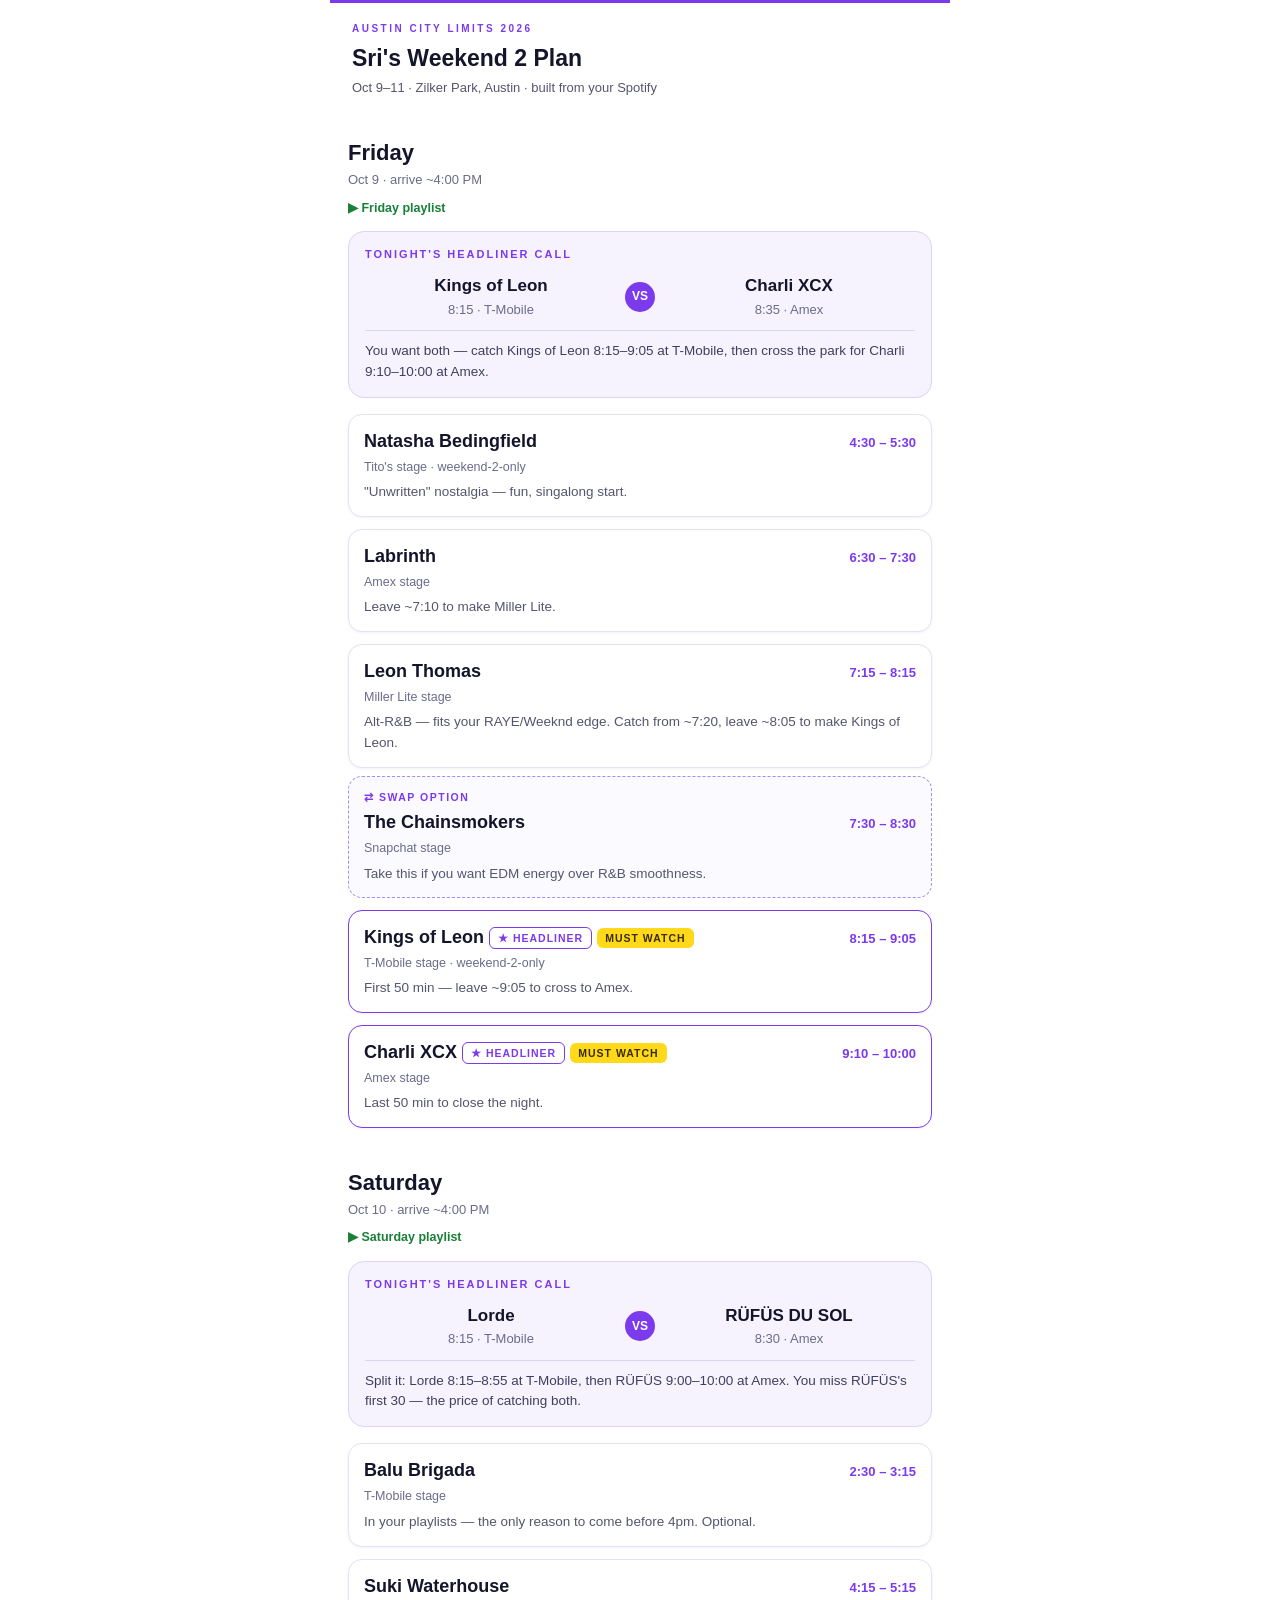
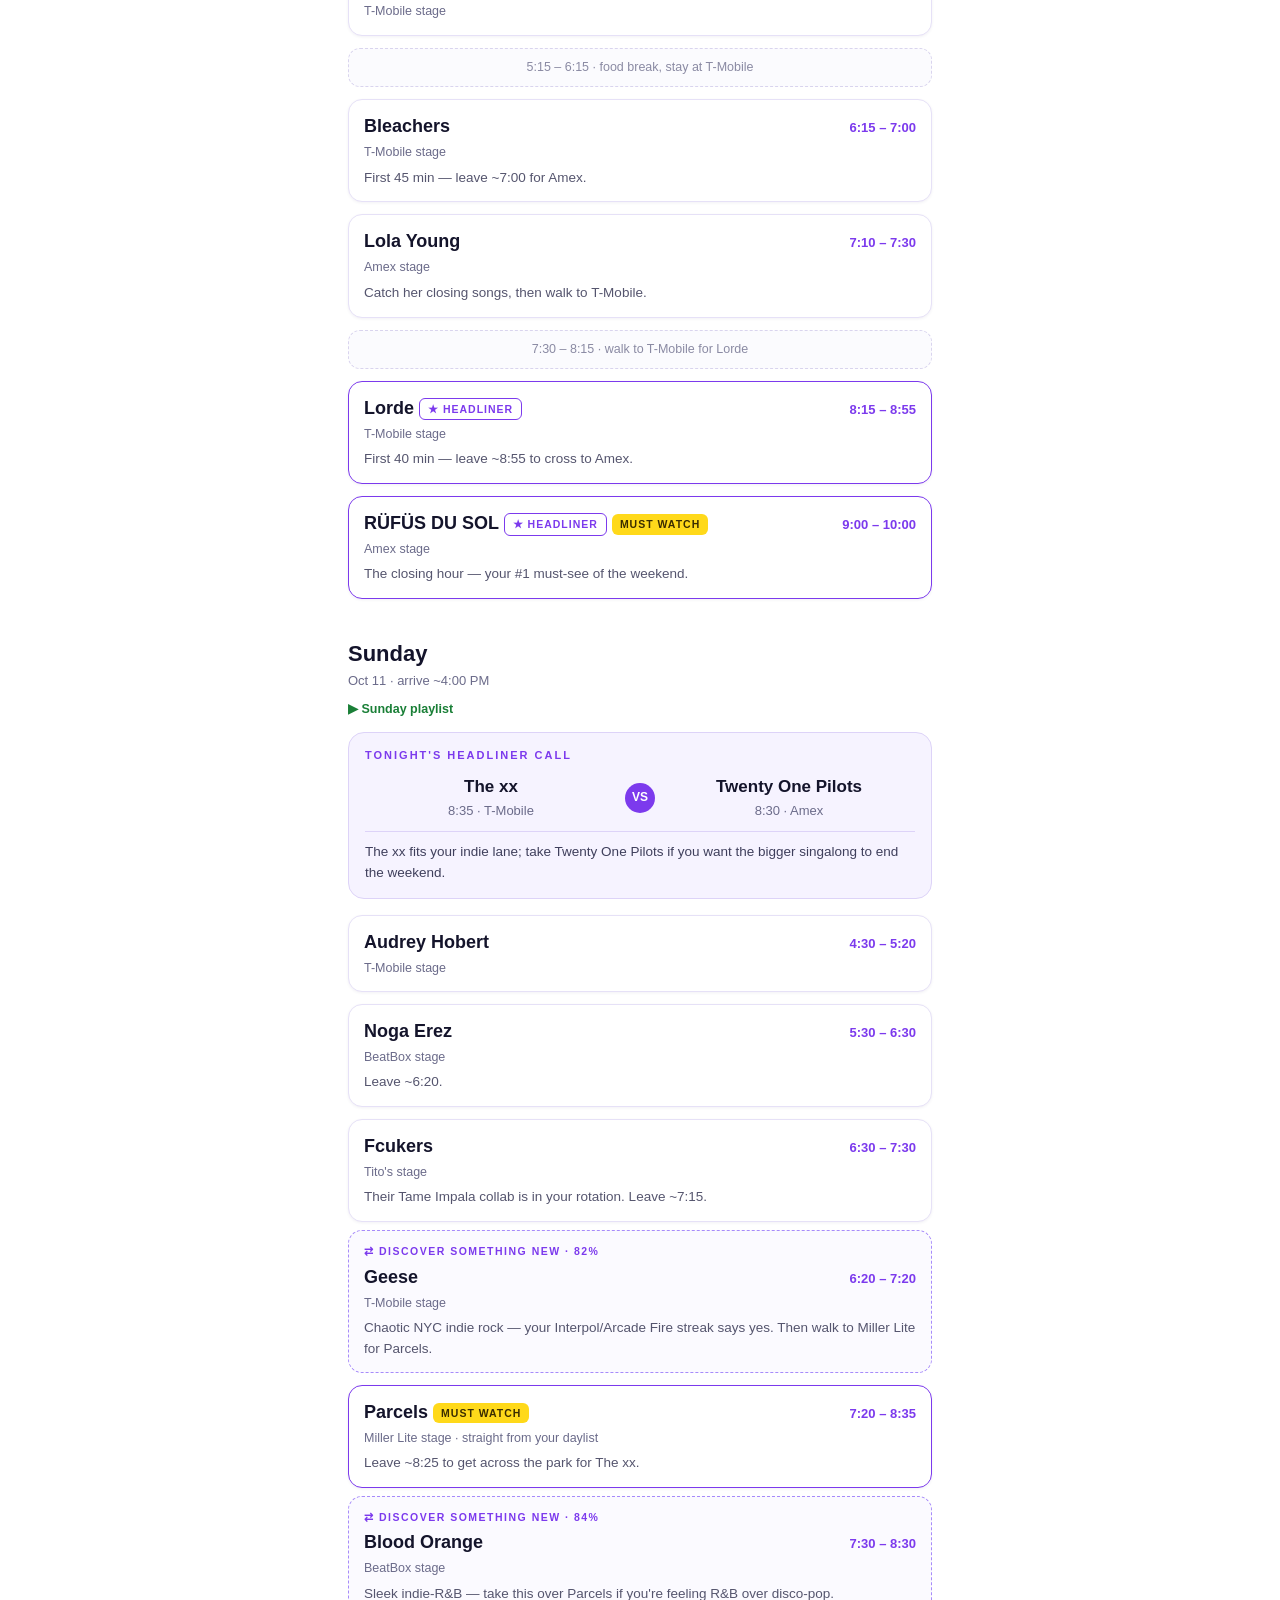
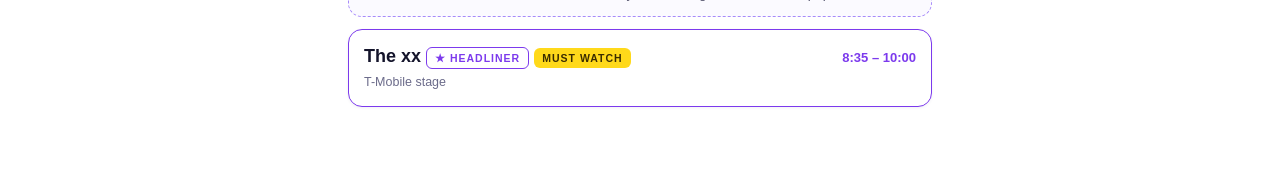
==== acl/index.html @ a4d07424 "Add acl/index.html" ====
<!DOCTYPE html>
<html lang="en">
<head>
<meta charset="UTF-8">
<meta name="viewport" content="width=device-width, initial-scale=1.0">
<title>ACL 2026 — Sri's Plan</title>
<style>
  * { box-sizing: border-box; margin: 0; padding: 0; }
  body {
    font-family: -apple-system, BlinkMacSystemFont, "SF Pro Text", "Segoe UI", sans-serif;
    background: #ffffff; color: #191932; line-height: 1.55;
    max-width: 620px; margin: 0 auto; padding: 0 0 56px;
  }
  header { padding: 18px 22px 12px; border-top: 3px solid #7c3aed; }
  header .kicker { font-size: 10px; letter-spacing: 2.5px; text-transform: uppercase; color: #7c3aed; font-weight: 800; }
  header h1 { font-size: 23px; font-weight: 800; margin: 4px 0 2px; color: #14142b; }
  header p { font-size: 13px; color: #55556e; }
  .day { padding: 26px 18px 0; }
  .day > h2 { font-size: 22px; font-weight: 800; color: #14142b; }
  .day > .date { font-size: 13px; color: #6b6b8a; margin-bottom: 4px; }
  .dplay { margin-bottom: 12px; }
  .dplay a { font-size: 12.5px; font-weight: 700; color: #1a7f37; text-decoration: none; }
  .hcall {
    background: #f6f3ff; border: 1px solid #ddd3f8; border-radius: 16px;
    padding: 14px 16px; margin-bottom: 16px;
  }
  .hcall .label { font-size: 11px; font-weight: 800; letter-spacing: 2px; text-transform: uppercase; color: #7c3aed; margin-bottom: 10px; }
  .hcall .vs { display: grid; grid-template-columns: 1fr auto 1fr; gap: 8px; align-items: center; text-align: center; }
  .hcall .opt .who { font-size: 17px; font-weight: 800; color: #14142b; }
  .hcall .opt .when { font-size: 13px; color: #6b6b8a; }
  .hcall .vsmark {
    font-size: 12px; font-weight: 800; color: #ffffff; background: #7c3aed;
    width: 30px; height: 30px; border-radius: 50%; display: flex; align-items: center; justify-content: center;
  }
  .hcall .nudge { font-size: 13.5px; color: #3f3f5c; margin-top: 10px; padding-top: 10px; border-top: 1px solid #ddd3f8; }
  .slot { margin-bottom: 12px; }
  .pick {
    background: #ffffff; border: 1px solid #e6e1f7; border-radius: 14px; padding: 13px 15px;
    box-shadow: 0 1px 3px rgba(30, 20, 80, 0.06);
  }
  .pick.star { border: 1.5px solid #7c3aed; }
  .row1 { display: flex; justify-content: space-between; align-items: baseline; gap: 8px; }
  .time { font-size: 13px; font-weight: 800; color: #7c3aed; white-space: nowrap; }
  .artist { font-size: 18px; font-weight: 800; color: #14142b; }
  .stage { font-size: 12.5px; color: #6b6b8a; margin-top: 2px; }
  .note { font-size: 13.5px; color: #55556e; margin-top: 5px; }
  .mustag {
    display: inline-block; font-size: 10.5px; font-weight: 800; letter-spacing: 1px;
    color: #3a2c00; background: #ffd91a; border-radius: 6px; padding: 2px 8px;
    text-transform: uppercase; vertical-align: middle;
  }
  .stag {
    display: inline-block; font-size: 10.5px; font-weight: 800; letter-spacing: 1px;
    color: #7c3aed; border: 1px solid #7c3aed; border-radius: 6px; padding: 2px 8px;
    text-transform: uppercase; vertical-align: middle;
  }
  .swap {
    margin-top: 8px; background: #fbfaff; border: 1.5px dashed #a78bfa; border-radius: 14px; padding: 12px 15px;
  }
  .swap .slabel { font-size: 10.5px; font-weight: 800; letter-spacing: 1.5px; color: #7c3aed; text-transform: uppercase; margin-bottom: 4px; }
  .gap {
    text-align: center; font-size: 12.5px; color: #8a8aa3; padding: 9px 0; margin-bottom: 12px;
    border: 1px dashed #d9d4ee; border-radius: 12px; background: #fbfbfe;
  }
  a { color: inherit; }
</style>
</head>
<body>

<header>
  <div class="kicker">Austin City Limits 2026</div>
  <h1>Sri's Weekend 2 Plan</h1>
  <p>Oct 9–11 · Zilker Park, Austin · built from your Spotify</p>
</header>

<!-- FRIDAY -->
<div class="day">
  <h2>Friday</h2>
  <div class="date">Oct 9 · arrive ~4:00 PM</div>
  <div class="dplay"><a href="https://open.spotify.com/playlist/0NkQaEOzZ9EaBDA17h5Dgd">▶ Friday playlist</a></div>

  <div class="hcall">
    <div class="label">Tonight's headliner call</div>
    <div class="vs">
      <div class="opt"><div class="who">Kings of Leon</div><div class="when">8:15 · T-Mobile</div></div>
      <div class="vsmark">VS</div>
      <div class="opt"><div class="who">Charli XCX</div><div class="when">8:35 · Amex</div></div>
    </div>
    <div class="nudge">You want both — catch Kings of Leon 8:15–9:05 at T-Mobile, then cross the park for Charli 9:10–10:00 at Amex.</div>
  </div>

  <div class="slot"><div class="pick">
    <div class="row1"><div class="artist">Natasha Bedingfield</div><div class="time">4:30 – 5:30</div></div>
    <div class="stage">Tito's stage · weekend-2-only</div>
    <div class="note">"Unwritten" nostalgia — fun, singalong start.</div>
  </div></div>

  <div class="slot"><div class="pick">
    <div class="row1"><div class="artist">Labrinth</div><div class="time">6:30 – 7:30</div></div>
    <div class="stage">Amex stage</div>
    <div class="note">Leave ~7:10 to make Miller Lite.</div>
  </div></div>

  <div class="slot">
    <div class="pick">
      <div class="row1"><div class="artist">Leon Thomas</div><div class="time">7:15 – 8:15</div></div>
      <div class="stage">Miller Lite stage</div>
      <div class="note">Alt-R&B — fits your RAYE/Weeknd edge. Catch from ~7:20, leave ~8:05 to make Kings of Leon.</div>
    </div>
    <div class="swap">
      <div class="slabel">⇄ Swap option</div>
      <div class="row1"><div class="artist">The Chainsmokers</div><div class="time">7:30 – 8:30</div></div>
      <div class="stage">Snapchat stage</div>
      <div class="note">Take this if you want EDM energy over R&B smoothness.</div>
    </div>
  </div>

  <div class="slot"><div class="pick star">
    <div class="row1"><div class="artist">Kings of Leon <span class="stag">★ headliner</span> <span class="mustag">must watch</span></div><div class="time">8:15 – 9:05</div></div>
    <div class="stage">T-Mobile stage · weekend-2-only</div>
    <div class="note">First 50 min — leave ~9:05 to cross to Amex.</div>
  </div></div>

  <div class="slot"><div class="pick star">
    <div class="row1"><div class="artist">Charli XCX <span class="stag">★ headliner</span> <span class="mustag">must watch</span></div><div class="time">9:10 – 10:00</div></div>
    <div class="stage">Amex stage</div>
    <div class="note">Last 50 min to close the night.</div>
  </div></div>
</div>

<!-- SATURDAY -->
<div class="day">
  <h2>Saturday</h2>
  <div class="date">Oct 10 · arrive ~4:00 PM</div>
  <div class="dplay"><a href="https://open.spotify.com/playlist/25b67IJN9dQkczk9RX2G3R">▶ Saturday playlist</a></div>

  <div class="hcall">
    <div class="label">Tonight's headliner call</div>
    <div class="vs">
      <div class="opt"><div class="who">Lorde</div><div class="when">8:15 · T-Mobile</div></div>
      <div class="vsmark">VS</div>
      <div class="opt"><div class="who">RÜFÜS DU SOL</div><div class="when">8:30 · Amex</div></div>
    </div>
    <div class="nudge">Split it: Lorde 8:15–8:55 at T-Mobile, then RÜFÜS 9:00–10:00 at Amex. You miss RÜFÜS's first 30 — the price of catching both.</div>
  </div>

  <div class="slot"><div class="pick">
    <div class="row1"><div class="artist">Balu Brigada</div><div class="time">2:30 – 3:15</div></div>
    <div class="stage">T-Mobile stage</div>
    <div class="note">In your playlists — the only reason to come before 4pm. Optional.</div>
  </div></div>

  <div class="slot"><div class="pick">
    <div class="row1"><div class="artist">Suki Waterhouse</div><div class="time">4:15 – 5:15</div></div>
    <div class="stage">T-Mobile stage</div>
  </div></div>

  <div class="gap">5:15 – 6:15 · food break, stay at T-Mobile</div>

  <div class="slot"><div class="pick">
    <div class="row1"><div class="artist">Bleachers</div><div class="time">6:15 – 7:00</div></div>
    <div class="stage">T-Mobile stage</div>
    <div class="note">First 45 min — leave ~7:00 for Amex.</div>
  </div></div>

  <div class="slot"><div class="pick">
    <div class="row1"><div class="artist">Lola Young</div><div class="time">7:10 – 7:30</div></div>
    <div class="stage">Amex stage</div>
    <div class="note">Catch her closing songs, then walk to T-Mobile.</div>
  </div></div>

  <div class="gap">7:30 – 8:15 · walk to T-Mobile for Lorde</div>

  <div class="slot"><div class="pick star">
    <div class="row1"><div class="artist">Lorde <span class="stag">★ headliner</span></div><div class="time">8:15 – 8:55</div></div>
    <div class="stage">T-Mobile stage</div>
    <div class="note">First 40 min — leave ~8:55 to cross to Amex.</div>
  </div></div>

  <div class="slot"><div class="pick star">
    <div class="row1"><div class="artist">RÜFÜS DU SOL <span class="stag">★ headliner</span> <span class="mustag">must watch</span></div><div class="time">9:00 – 10:00</div></div>
    <div class="stage">Amex stage</div>
    <div class="note">The closing hour — your #1 must-see of the weekend.</div>
  </div></div>
</div>

<!-- SUNDAY -->
<div class="day">
  <h2>Sunday</h2>
  <div class="date">Oct 11 · arrive ~4:00 PM</div>
  <div class="dplay"><a href="https://open.spotify.com/playlist/1ptBrQkQy1A3wrxij5FCpg">▶ Sunday playlist</a></div>

  <div class="hcall">
    <div class="label">Tonight's headliner call</div>
    <div class="vs">
      <div class="opt"><div class="who">The xx</div><div class="when">8:35 · T-Mobile</div></div>
      <div class="vsmark">VS</div>
      <div class="opt"><div class="who">Twenty One Pilots</div><div class="when">8:30 · Amex</div></div>
    </div>
    <div class="nudge">The xx fits your indie lane; take Twenty One Pilots if you want the bigger singalong to end the weekend.</div>
  </div>

  <div class="slot"><div class="pick">
    <div class="row1"><div class="artist">Audrey Hobert</div><div class="time">4:30 – 5:20</div></div>
    <div class="stage">T-Mobile stage</div>
  </div></div>

  <div class="slot"><div class="pick">
    <div class="row1"><div class="artist">Noga Erez</div><div class="time">5:30 – 6:30</div></div>
    <div class="stage">BeatBox stage</div>
    <div class="note">Leave ~6:20.</div>
  </div></div>

  <div class="slot">
    <div class="pick">
      <div class="row1"><div class="artist">Fcukers</div><div class="time">6:30 – 7:30</div></div>
      <div class="stage">Tito's stage</div>
      <div class="note">Their Tame Impala collab is in your rotation. Leave ~7:15.</div>
    </div>
    <div class="swap">
      <div class="slabel">⇄ Discover something new · 82%</div>
      <div class="row1"><div class="artist">Geese</div><div class="time">6:20 – 7:20</div></div>
      <div class="stage">T-Mobile stage</div>
      <div class="note">Chaotic NYC indie rock — your Interpol/Arcade Fire streak says yes. Then walk to Miller Lite for Parcels.</div>
    </div>
  </div>

  <div class="slot">
    <div class="pick star">
      <div class="row1"><div class="artist">Parcels <span class="mustag">must watch</span></div><div class="time">7:20 – 8:35</div></div>
      <div class="stage">Miller Lite stage · straight from your daylist</div>
      <div class="note">Leave ~8:25 to get across the park for The xx.</div>
    </div>
    <div class="swap">
      <div class="slabel">⇄ Discover something new · 84%</div>
      <div class="row1"><div class="artist">Blood Orange</div><div class="time">7:30 – 8:30</div></div>
      <div class="stage">BeatBox stage</div>
      <div class="note">Sleek indie-R&B — take this over Parcels if you're feeling R&B over disco-pop.</div>
    </div>
  </div>

  <div class="slot"><div class="pick star">
    <div class="row1"><div class="artist">The xx <span class="stag">★ headliner</span> <span class="mustag">must watch</span></div><div class="time">8:35 – 10:00</div></div>
    <div class="stage">T-Mobile stage</div>
  </div></div>
</div>

</body>
</html>
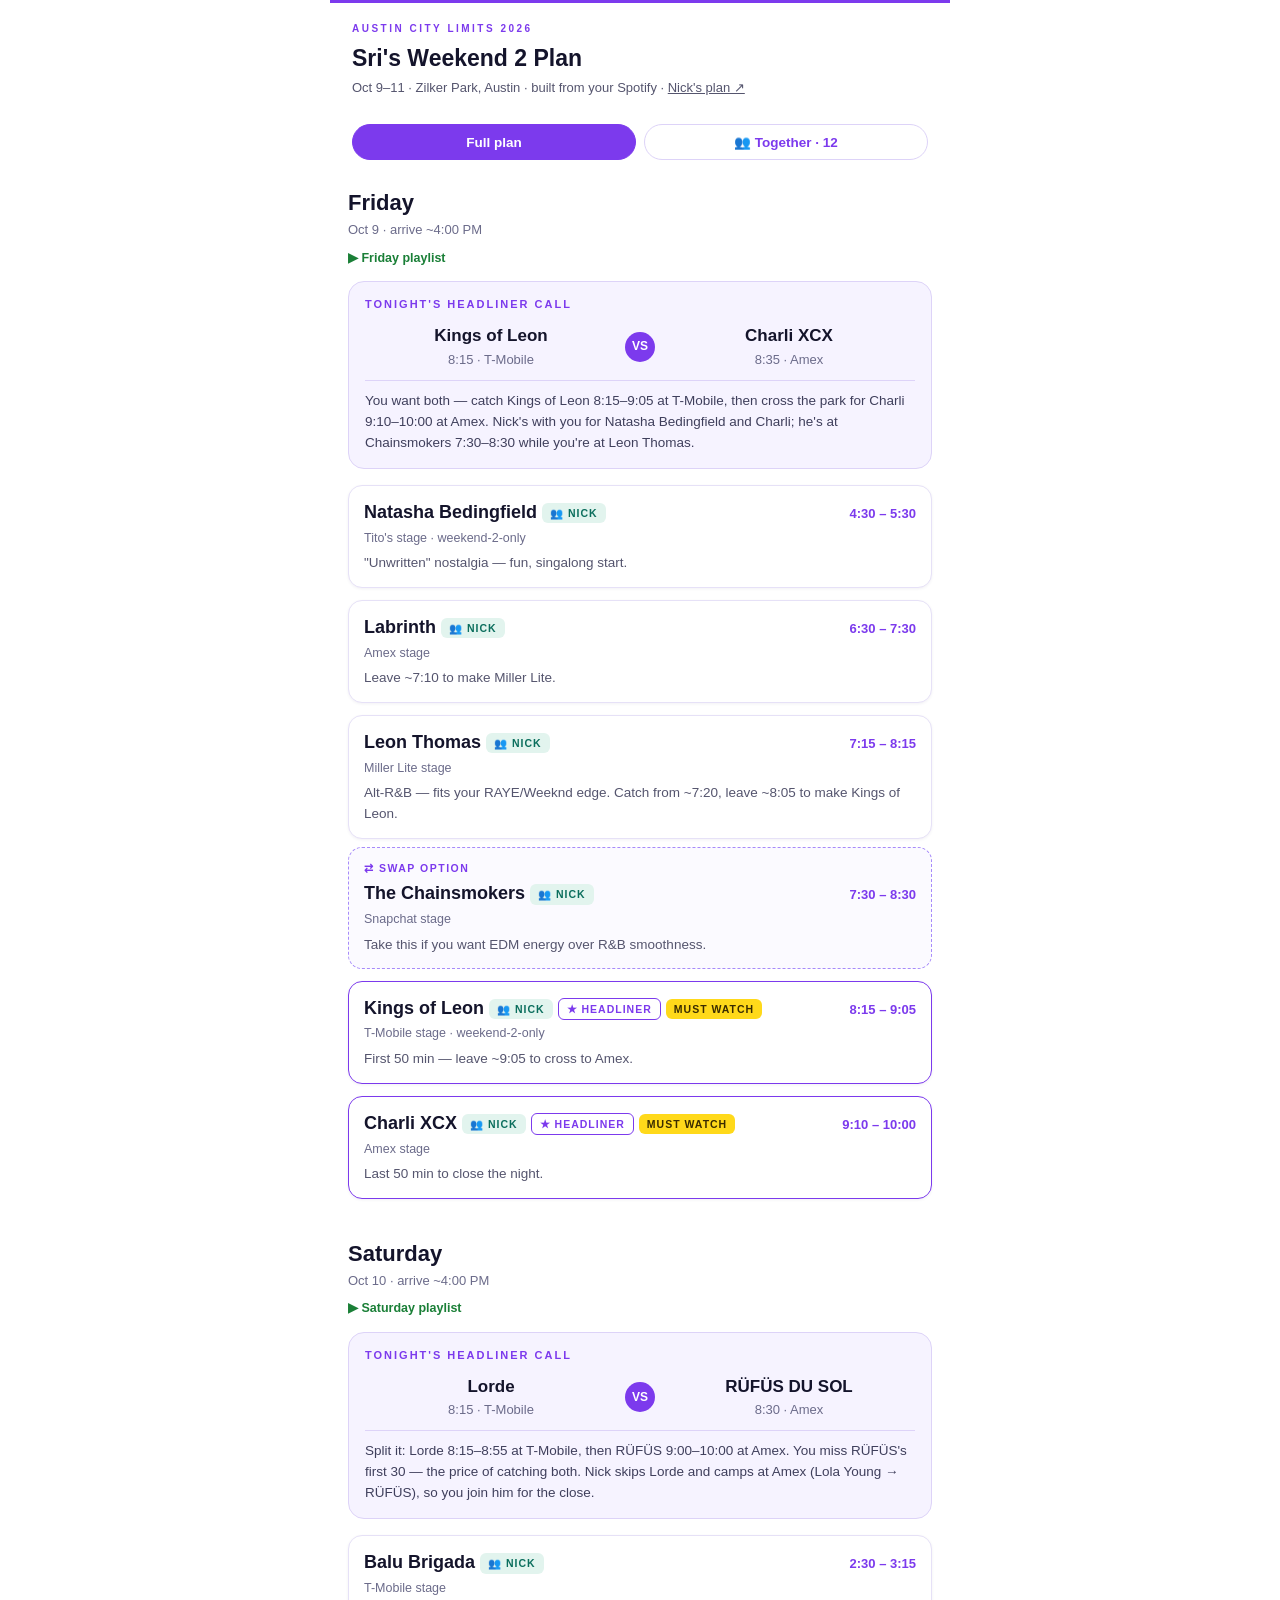
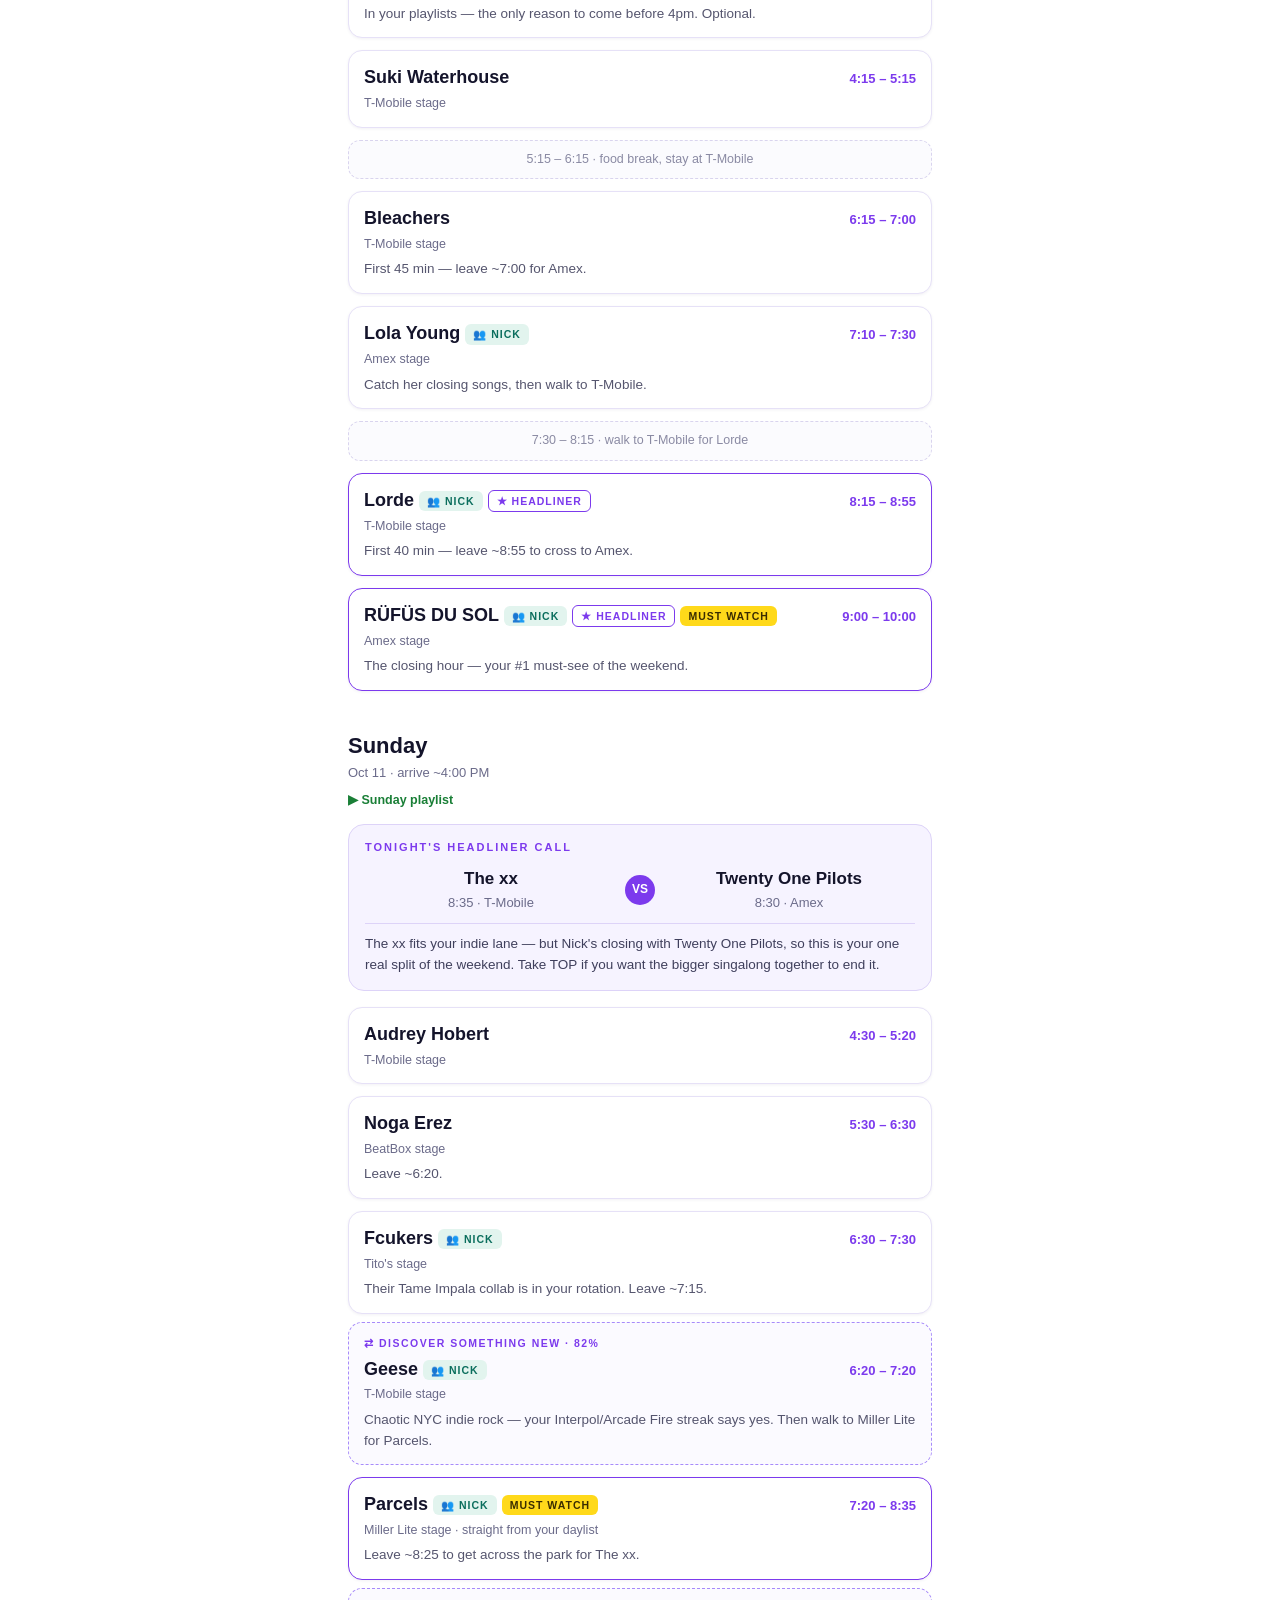
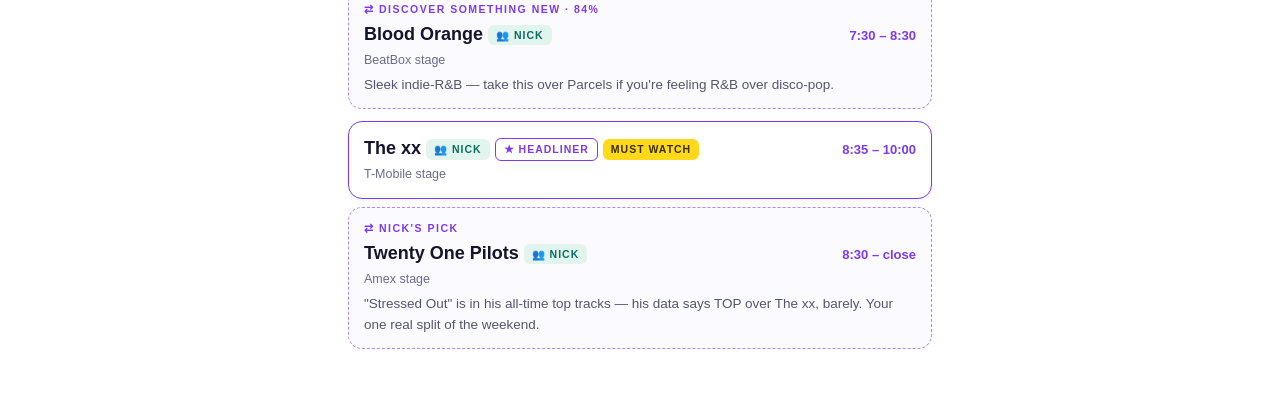
==== commit 3bc098c7: "Update acl/index.html" ====
--- a/acl/index.html
+++ b/acl/index.html
@@ -63,6 +63,15 @@
     border: 1px dashed #d9d4ee; border-radius: 12px; background: #fbfbfe;
   }
   a { color: inherit; }
+  .filterbar { display: flex; gap: 8px; padding: 14px 22px 0; position: sticky; top: 0; background: #fff; z-index: 5; }
+  .fbtn { flex: 1; border: 1.5px solid #ddd3f8; background: #fff; border-radius: 999px; padding: 9px 0; font-size: 13.5px; font-weight: 800; color: #7c3aed; cursor: pointer; font-family: inherit; }
+  .fbtn.on { background: #7c3aed; color: #fff; border-color: #7c3aed; }
+  body.together .slot:not([data-nick]) { display: none; }
+  .nicktag {
+    display: inline-block; font-size: 10.5px; font-weight: 800; letter-spacing: 1px;
+    color: #0b6e5d; background: #e2f4ee; border-radius: 6px; padding: 2px 8px;
+    text-transform: uppercase; vertical-align: middle; white-space: nowrap;
+  }
 </style>
 </head>
 <body>
@@ -70,8 +79,13 @@
 <header>
   <div class="kicker">Austin City Limits 2026</div>
   <h1>Sri's Weekend 2 Plan</h1>
-  <p>Oct 9–11 · Zilker Park, Austin · built from your Spotify</p>
+  <p>Oct 9–11 · Zilker Park, Austin · built from your Spotify · <a href="https://www.nickkortendick.com/acl-2026/">Nick's plan ↗</a></p>
 </header>
+
+<div class="filterbar">
+  <button class="fbtn on" data-f="all">Full plan</button>
+  <button class="fbtn" data-f="together">👥 Together · 12</button>
+</div>
 
 <!-- FRIDAY -->
 <div class="day">
@@ -86,43 +100,43 @@
       <div class="vsmark">VS</div>
       <div class="opt"><div class="who">Charli XCX</div><div class="when">8:35 · Amex</div></div>
     </div>
-    <div class="nudge">You want both — catch Kings of Leon 8:15–9:05 at T-Mobile, then cross the park for Charli 9:10–10:00 at Amex.</div>
-  </div>
-
-  <div class="slot"><div class="pick">
-    <div class="row1"><div class="artist">Natasha Bedingfield</div><div class="time">4:30 – 5:30</div></div>
+    <div class="nudge">You want both — catch Kings of Leon 8:15–9:05 at T-Mobile, then cross the park for Charli 9:10–10:00 at Amex. Nick's with you for Natasha Bedingfield and Charli; he's at Chainsmokers 7:30–8:30 while you're at Leon Thomas.</div>
+  </div>
+
+  <div class="slot" data-nick="1"><div class="pick">
+    <div class="row1"><div class="artist">Natasha Bedingfield <span class="nicktag">👥 Nick</span></div><div class="time">4:30 – 5:30</div></div>
     <div class="stage">Tito's stage · weekend-2-only</div>
     <div class="note">"Unwritten" nostalgia — fun, singalong start.</div>
   </div></div>
 
-  <div class="slot"><div class="pick">
-    <div class="row1"><div class="artist">Labrinth</div><div class="time">6:30 – 7:30</div></div>
+  <div class="slot" data-nick="1"><div class="pick">
+    <div class="row1"><div class="artist">Labrinth <span class="nicktag">👥 Nick</span></div><div class="time">6:30 – 7:30</div></div>
     <div class="stage">Amex stage</div>
     <div class="note">Leave ~7:10 to make Miller Lite.</div>
   </div></div>
 
-  <div class="slot">
+  <div class="slot" data-nick="1">
     <div class="pick">
-      <div class="row1"><div class="artist">Leon Thomas</div><div class="time">7:15 – 8:15</div></div>
+      <div class="row1"><div class="artist">Leon Thomas <span class="nicktag">👥 Nick</span></div><div class="time">7:15 – 8:15</div></div>
       <div class="stage">Miller Lite stage</div>
       <div class="note">Alt-R&B — fits your RAYE/Weeknd edge. Catch from ~7:20, leave ~8:05 to make Kings of Leon.</div>
     </div>
     <div class="swap">
       <div class="slabel">⇄ Swap option</div>
-      <div class="row1"><div class="artist">The Chainsmokers</div><div class="time">7:30 – 8:30</div></div>
+      <div class="row1"><div class="artist">The Chainsmokers <span class="nicktag">👥 Nick</span></div><div class="time">7:30 – 8:30</div></div>
       <div class="stage">Snapchat stage</div>
       <div class="note">Take this if you want EDM energy over R&B smoothness.</div>
     </div>
   </div>
 
-  <div class="slot"><div class="pick star">
-    <div class="row1"><div class="artist">Kings of Leon <span class="stag">★ headliner</span> <span class="mustag">must watch</span></div><div class="time">8:15 – 9:05</div></div>
+  <div class="slot" data-nick="1"><div class="pick star">
+    <div class="row1"><div class="artist">Kings of Leon <span class="nicktag">👥 Nick</span> <span class="stag">★ headliner</span> <span class="mustag">must watch</span></div><div class="time">8:15 – 9:05</div></div>
     <div class="stage">T-Mobile stage · weekend-2-only</div>
     <div class="note">First 50 min — leave ~9:05 to cross to Amex.</div>
   </div></div>
 
-  <div class="slot"><div class="pick star">
-    <div class="row1"><div class="artist">Charli XCX <span class="stag">★ headliner</span> <span class="mustag">must watch</span></div><div class="time">9:10 – 10:00</div></div>
+  <div class="slot" data-nick="1"><div class="pick star">
+    <div class="row1"><div class="artist">Charli XCX <span class="nicktag">👥 Nick</span> <span class="stag">★ headliner</span> <span class="mustag">must watch</span></div><div class="time">9:10 – 10:00</div></div>
     <div class="stage">Amex stage</div>
     <div class="note">Last 50 min to close the night.</div>
   </div></div>
@@ -141,11 +155,11 @@
       <div class="vsmark">VS</div>
       <div class="opt"><div class="who">RÜFÜS DU SOL</div><div class="when">8:30 · Amex</div></div>
     </div>
-    <div class="nudge">Split it: Lorde 8:15–8:55 at T-Mobile, then RÜFÜS 9:00–10:00 at Amex. You miss RÜFÜS's first 30 — the price of catching both.</div>
-  </div>
-
-  <div class="slot"><div class="pick">
-    <div class="row1"><div class="artist">Balu Brigada</div><div class="time">2:30 – 3:15</div></div>
+    <div class="nudge">Split it: Lorde 8:15–8:55 at T-Mobile, then RÜFÜS 9:00–10:00 at Amex. You miss RÜFÜS's first 30 — the price of catching both. Nick skips Lorde and camps at Amex (Lola Young → RÜFÜS), so you join him for the close.</div>
+  </div>
+
+  <div class="slot" data-nick="1"><div class="pick">
+    <div class="row1"><div class="artist">Balu Brigada <span class="nicktag">👥 Nick</span></div><div class="time">2:30 – 3:15</div></div>
     <div class="stage">T-Mobile stage</div>
     <div class="note">In your playlists — the only reason to come before 4pm. Optional.</div>
   </div></div>
@@ -163,22 +177,22 @@
     <div class="note">First 45 min — leave ~7:00 for Amex.</div>
   </div></div>
 
-  <div class="slot"><div class="pick">
-    <div class="row1"><div class="artist">Lola Young</div><div class="time">7:10 – 7:30</div></div>
+  <div class="slot" data-nick="1"><div class="pick">
+    <div class="row1"><div class="artist">Lola Young <span class="nicktag">👥 Nick</span></div><div class="time">7:10 – 7:30</div></div>
     <div class="stage">Amex stage</div>
     <div class="note">Catch her closing songs, then walk to T-Mobile.</div>
   </div></div>
 
   <div class="gap">7:30 – 8:15 · walk to T-Mobile for Lorde</div>
 
-  <div class="slot"><div class="pick star">
-    <div class="row1"><div class="artist">Lorde <span class="stag">★ headliner</span></div><div class="time">8:15 – 8:55</div></div>
+  <div class="slot" data-nick="1"><div class="pick star">
+    <div class="row1"><div class="artist">Lorde <span class="nicktag">👥 Nick</span> <span class="stag">★ headliner</span></div><div class="time">8:15 – 8:55</div></div>
     <div class="stage">T-Mobile stage</div>
     <div class="note">First 40 min — leave ~8:55 to cross to Amex.</div>
   </div></div>
 
-  <div class="slot"><div class="pick star">
-    <div class="row1"><div class="artist">RÜFÜS DU SOL <span class="stag">★ headliner</span> <span class="mustag">must watch</span></div><div class="time">9:00 – 10:00</div></div>
+  <div class="slot" data-nick="1"><div class="pick star">
+    <div class="row1"><div class="artist">RÜFÜS DU SOL <span class="nicktag">👥 Nick</span> <span class="stag">★ headliner</span> <span class="mustag">must watch</span></div><div class="time">9:00 – 10:00</div></div>
     <div class="stage">Amex stage</div>
     <div class="note">The closing hour — your #1 must-see of the weekend.</div>
   </div></div>
@@ -197,7 +211,7 @@
       <div class="vsmark">VS</div>
       <div class="opt"><div class="who">Twenty One Pilots</div><div class="when">8:30 · Amex</div></div>
     </div>
-    <div class="nudge">The xx fits your indie lane; take Twenty One Pilots if you want the bigger singalong to end the weekend.</div>
+    <div class="nudge">The xx fits your indie lane — but Nick's closing with Twenty One Pilots, so this is your one real split of the weekend. Take TOP if you want the bigger singalong together to end it.</div>
   </div>
 
   <div class="slot"><div class="pick">
@@ -211,39 +225,57 @@
     <div class="note">Leave ~6:20.</div>
   </div></div>
 
-  <div class="slot">
+  <div class="slot" data-nick="1">
     <div class="pick">
-      <div class="row1"><div class="artist">Fcukers</div><div class="time">6:30 – 7:30</div></div>
+      <div class="row1"><div class="artist">Fcukers <span class="nicktag">👥 Nick</span></div><div class="time">6:30 – 7:30</div></div>
       <div class="stage">Tito's stage</div>
       <div class="note">Their Tame Impala collab is in your rotation. Leave ~7:15.</div>
     </div>
     <div class="swap">
       <div class="slabel">⇄ Discover something new · 82%</div>
-      <div class="row1"><div class="artist">Geese</div><div class="time">6:20 – 7:20</div></div>
+      <div class="row1"><div class="artist">Geese <span class="nicktag">👥 Nick</span></div><div class="time">6:20 – 7:20</div></div>
       <div class="stage">T-Mobile stage</div>
       <div class="note">Chaotic NYC indie rock — your Interpol/Arcade Fire streak says yes. Then walk to Miller Lite for Parcels.</div>
     </div>
   </div>
 
-  <div class="slot">
+  <div class="slot" data-nick="1">
     <div class="pick star">
-      <div class="row1"><div class="artist">Parcels <span class="mustag">must watch</span></div><div class="time">7:20 – 8:35</div></div>
+      <div class="row1"><div class="artist">Parcels <span class="nicktag">👥 Nick</span> <span class="mustag">must watch</span></div><div class="time">7:20 – 8:35</div></div>
       <div class="stage">Miller Lite stage · straight from your daylist</div>
       <div class="note">Leave ~8:25 to get across the park for The xx.</div>
     </div>
     <div class="swap">
       <div class="slabel">⇄ Discover something new · 84%</div>
-      <div class="row1"><div class="artist">Blood Orange</div><div class="time">7:30 – 8:30</div></div>
+      <div class="row1"><div class="artist">Blood Orange <span class="nicktag">👥 Nick</span></div><div class="time">7:30 – 8:30</div></div>
       <div class="stage">BeatBox stage</div>
       <div class="note">Sleek indie-R&B — take this over Parcels if you're feeling R&B over disco-pop.</div>
     </div>
   </div>
 
-  <div class="slot"><div class="pick star">
-    <div class="row1"><div class="artist">The xx <span class="stag">★ headliner</span> <span class="mustag">must watch</span></div><div class="time">8:35 – 10:00</div></div>
-    <div class="stage">T-Mobile stage</div>
-  </div></div>
-</div>
+  <div class="slot" data-nick="1"><div class="pick star">
+    <div class="row1"><div class="artist">The xx <span class="nicktag">👥 Nick</span> <span class="stag">★ headliner</span> <span class="mustag">must watch</span></div><div class="time">8:35 – 10:00</div></div>
+    <div class="stage">T-Mobile stage</div>
+  </div>
+    <div class="swap">
+      <div class="slabel">⇄ Nick's pick</div>
+      <div class="row1"><div class="artist">Twenty One Pilots <span class="nicktag">👥 Nick</span></div><div class="time">8:30 – close</div></div>
+      <div class="stage">Amex stage</div>
+      <div class="note">"Stressed Out" is in his all-time top tracks — his data says TOP over The xx, barely. Your one real split of the weekend.</div>
+    </div>
+  </div>
+</div>
+
+<script>
+document.querySelectorAll('.fbtn').forEach(function(b){
+  b.addEventListener('click', function(){
+    document.querySelectorAll('.fbtn').forEach(function(x){ x.classList.remove('on'); });
+    b.classList.add('on');
+    document.body.classList.toggle('together', b.dataset.f === 'together');
+    window.scrollTo({top: 0});
+  });
+});
+</script>
 
 </body>
 </html>
